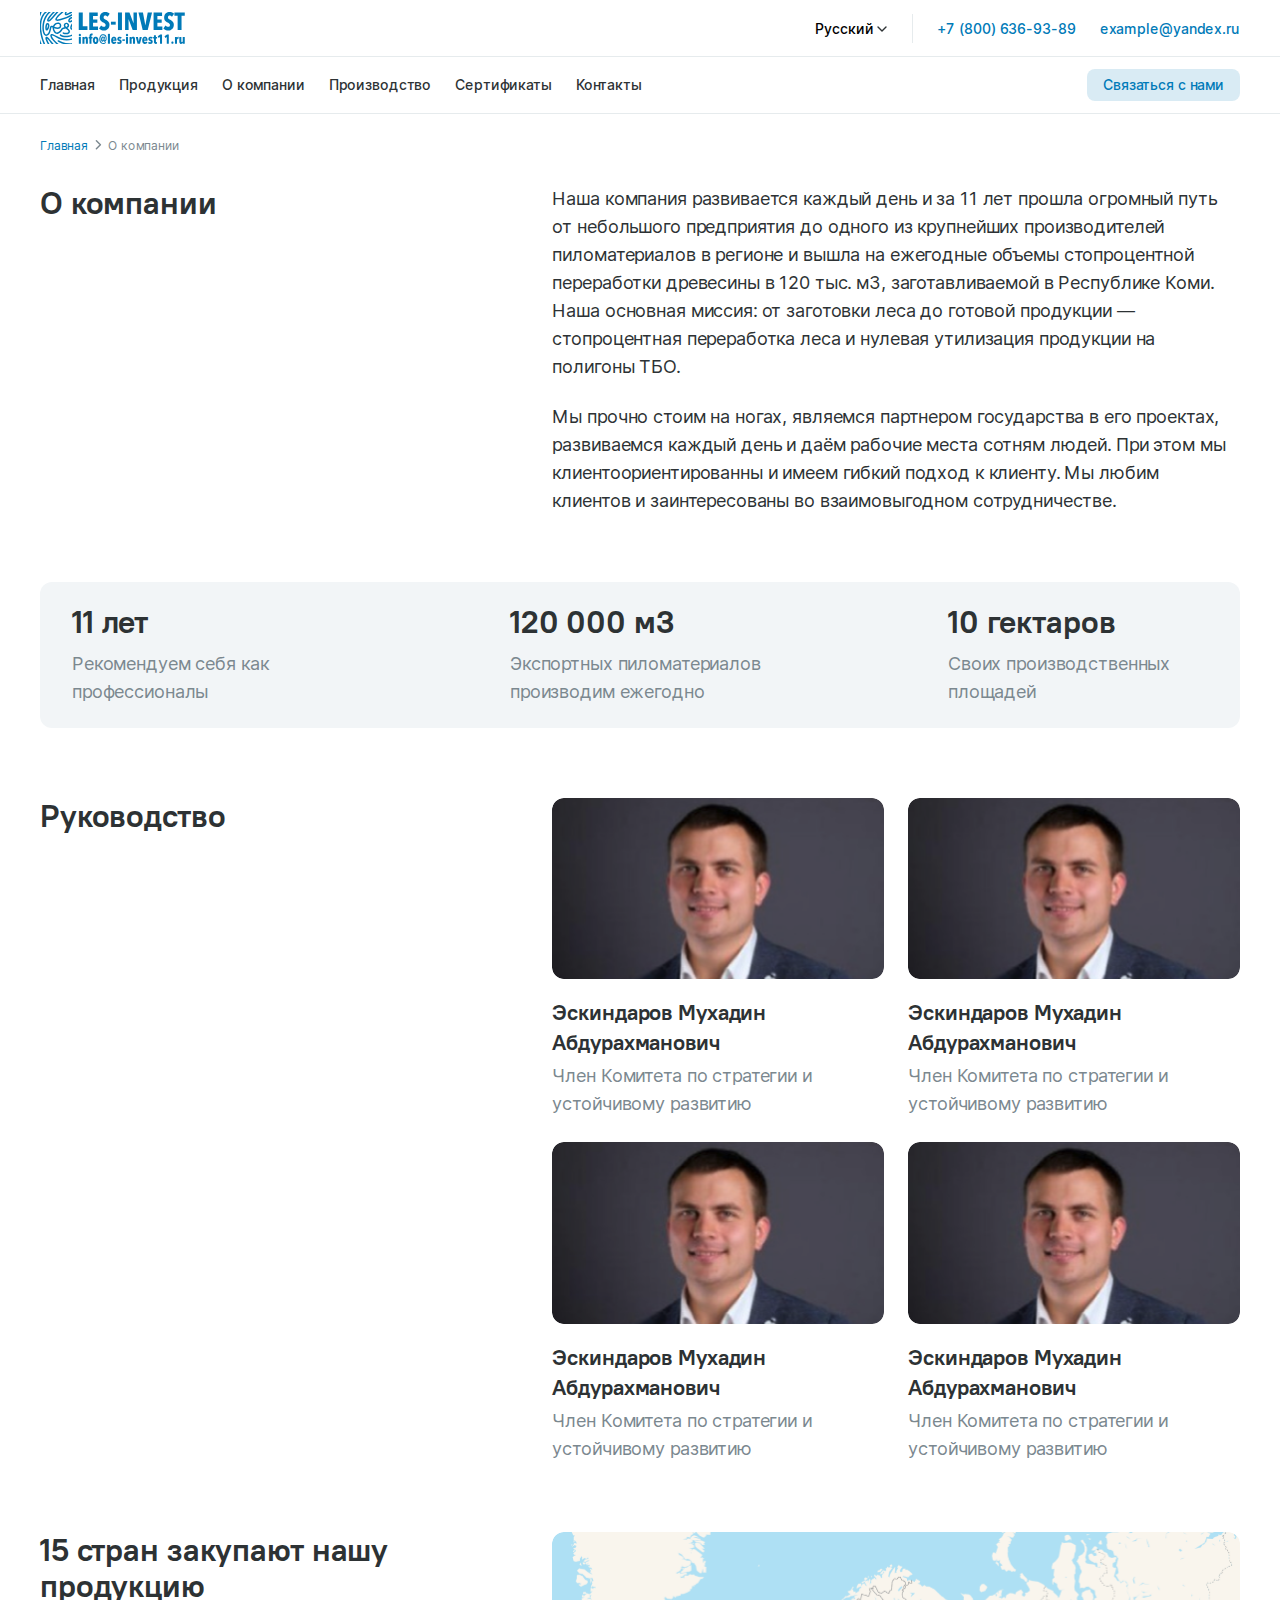
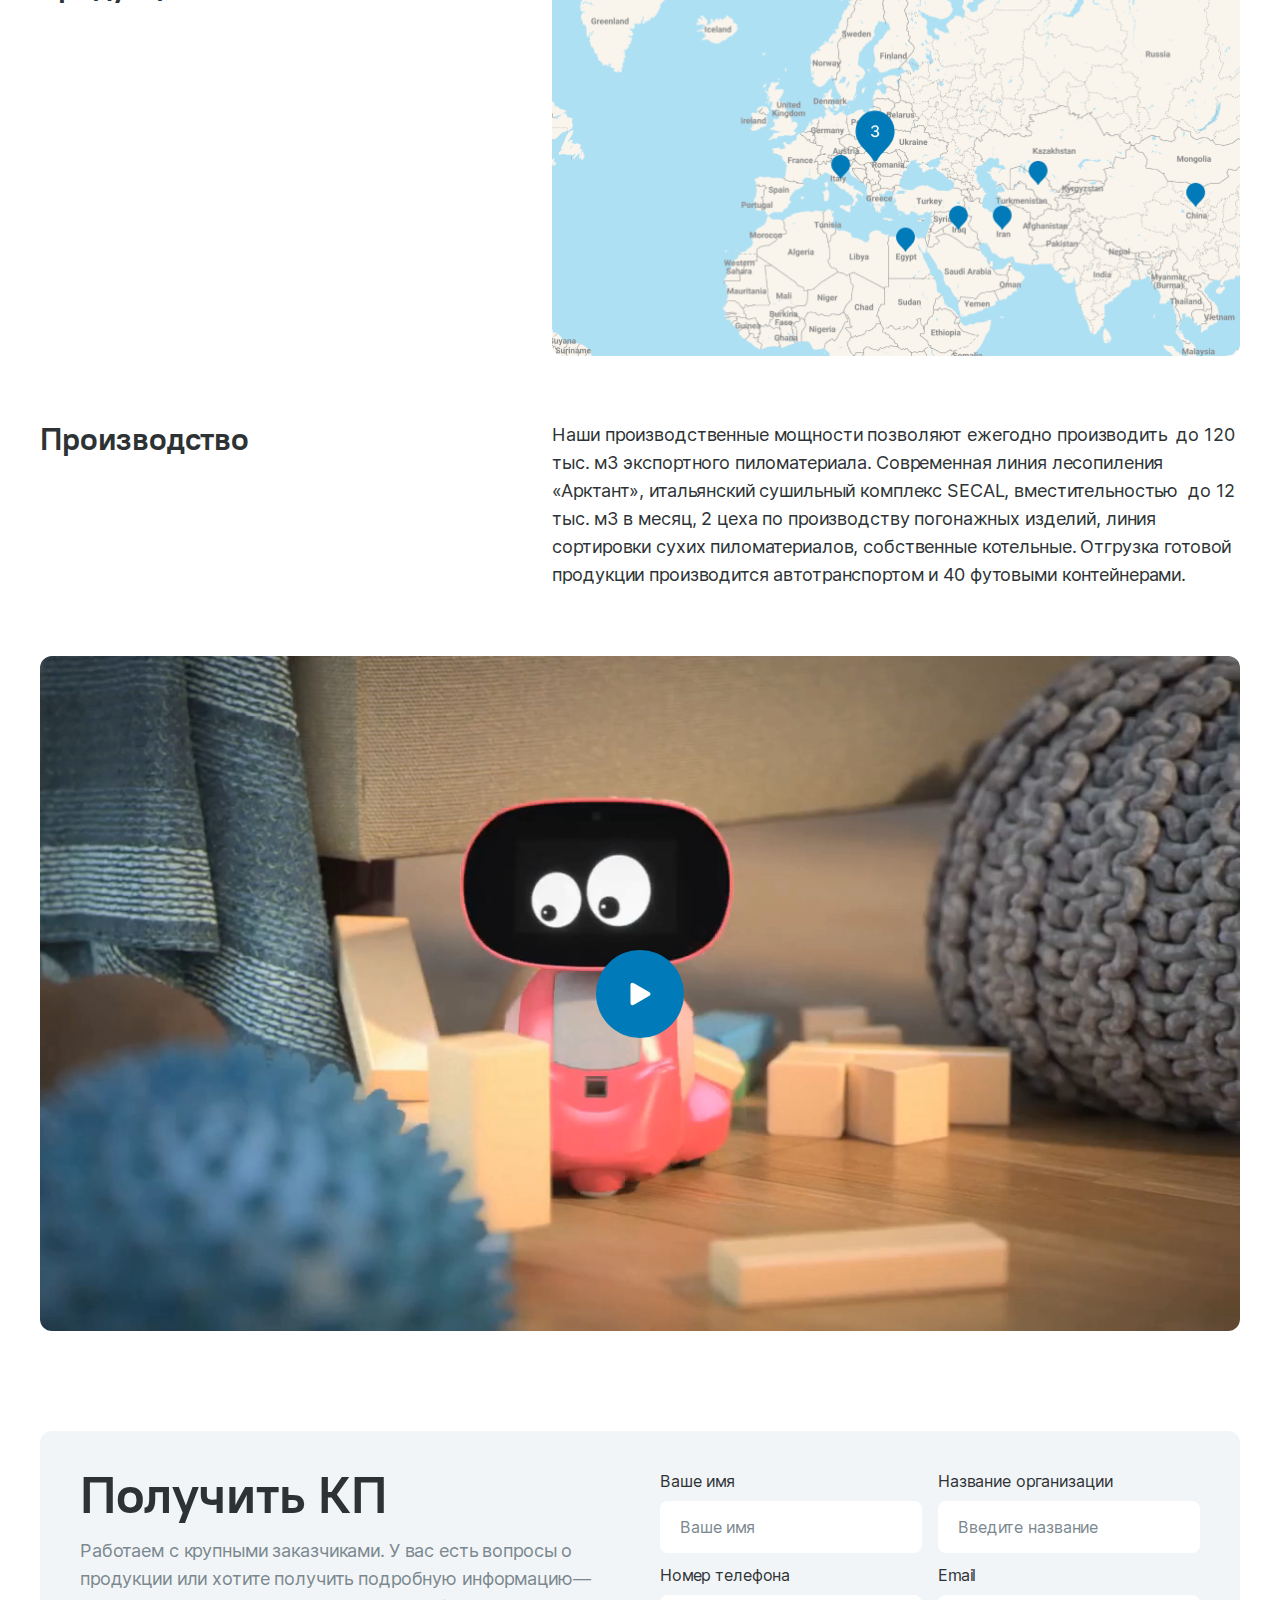
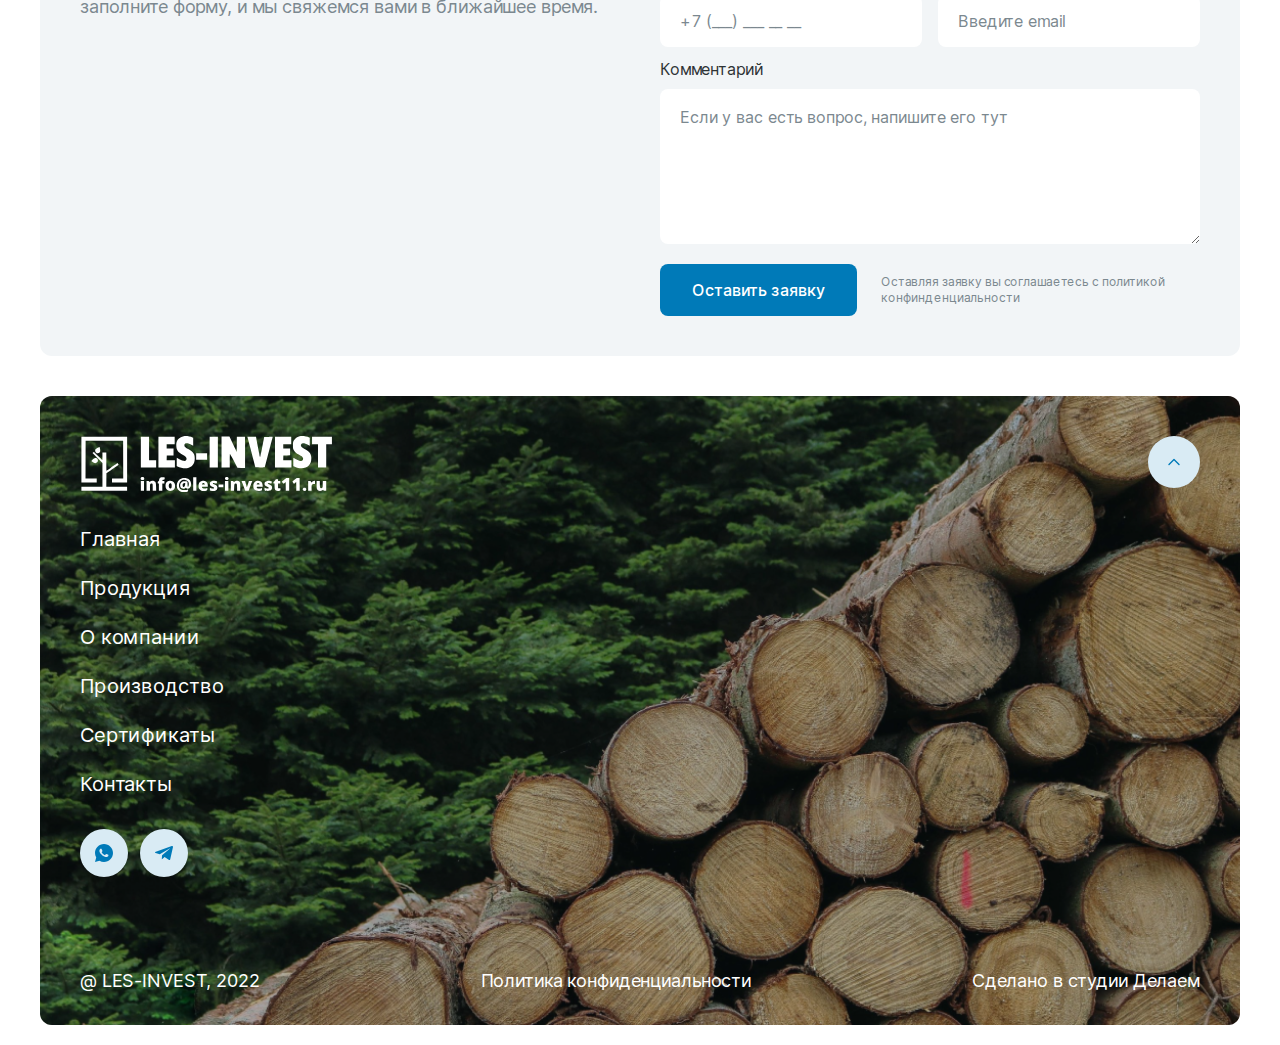
==== html/about.html @ 406efa39 "edited files" ====
<!DOCTYPE html>
<html>
  <head>
    <title>О компании</title>
    <meta charset="utf-8"/>
    <meta http-equiv="X-UA-Compatible" content="IE=edge"/>
    <meta name="viewport" content="width=device-width, initial-scale=1, shrink-to-fit=no"/>
    <link rel="stylesheet" href="../style.css"/><!--[if lt IE 9]>
    <script src="https://oss.maxcdn.com/html5shiv/3.7.3/html5shiv.min.js"></script>
    <script src="https://oss.maxcdn.com/respond/1.4.2/respond.min.js"></script><![endif]-->
  </head>
  <body>
    <header>
      <div class="topbar">
        <div class="container">
          <div class="d_flex">
            <div class="logo"><a href="#"><img src="../img/logo.svg"/></a></div>
            <div class="mm_btn">
              <button class="hamburger"><span></span><span></span><span></span></button>
            </div>
            <div class="h_right">
              <div class="h_lang">
                <button class="h_lang_btn">Русский</button>
                <div class="h_dropdown">
                  <ul>
                    <li><a href="#">Русский</a></li>
                    <li><a href="#">English</a></li>
                    <li><a href="#">中国</a></li>
                  </ul>
                </div>
              </div>
              <div class="h_contacts">
                <ul>
                  <li><a href="tel: +7 (800) 636-93-89">+7 (800) 636-93-89</a></li>
                  <li><a href="mailto: example@yandex.ru">example@yandex.ru</a></li>
                </ul>
              </div>
            </div>
          </div>
        </div>
      </div>
      <nav class="navbar">
        <div class="container">
          <div class="main_menu">
            <ul class="nav">
              <li><a href="#">Главная</a></li>
              <li><a href="#">Продукция</a></li>
              <li><a href="#">О компании</a></li>
              <li><a href="#">Производство</a></li>
              <li><a href="#">Сертификаты</a></li>
              <li><a href="#">Контакты</a></li>
            </ul>
            <div class="h_lang">
              <button class="h_lang_btn">Русский</button>
              <div class="h_dropdown">
                <ul>
                  <li><a href="#">Русский</a></li>
                  <li><a href="#">English</a></li>
                  <li><a href="#">中国</a></li>
                </ul>
              </div>
            </div>
            <div class="h_contacts">
              <ul>
                <li><a href="tel: +7 (800) 636-93-89">+7 (800) 636-93-89</a></li>
                <li><a href="mailto: example@yandex.ru">example@yandex.ru</a></li>
              </ul>
            </div><a class="btn_secondary" href="#">Связаться с нами</a>
          </div>
        </div>
      </nav>
    </header>
    <div class="page_content">
      <div class="container">
        <ul class="breadcrumb">
          <li><a href="#">Главная</a></li>
          <li><a href="#">О компании</a></li>
        </ul>
        <div class="content about_content">
          <div class="c_row">
            <div class="col_left">
              <h1 class="h2">О компании</h1>
            </div>
            <div class="col_right">
              <p>Наша компания развивается каждый день и за 11 лет прошла огромный путь от небольшого предприятия до одного из крупнейших производителей пиломатериалов в регионе и вышла на ежегодные объемы стопроцентной переработки древесины в 120 тыс. м3, заготавливаемой в Республике Коми. Наша основная миссия: от заготовки леса до готовой продукции — стопроцентная переработка леса и нулевая утилизация продукции на полигоны ТБО.</p>
              <p>Мы прочно стоим на ногах, являемся партнером государства в его проектах, развиваемся каждый день и даём рабочие места сотням людей. При этом мы клиентоориентированны и имеем гибкий подход к клиенту. Мы любим клиентов и заинтересованы во взаимовыгодном сотрудничестве.</p>
            </div>
          </div>
          <div class="adv_block">
            <div class="item">
              <div class="title">11 лет</div>
              <div class="desc">Рекомендуем себя как профессионалы</div>
            </div>
            <div class="item">
              <div class="title">120 000 м3</div>
              <div class="desc">Экспортных пиломатериалов производим ежегодно</div>
            </div>
            <div class="item">
              <div class="title">10 гектаров</div>
              <div class="desc">Своих производственных площадей</div>
            </div>
          </div>
          <div class="c_row">
            <div class="col_left">
              <h2>Руководство</h2>
            </div>
            <div class="col_right">
              <div class="leaders">
                <div class="item">
                  <div class="leaders_item">
                    <picture><img src="../img/image.png"/></picture>
                    <div class="title">Эскиндаров Мухадин Абдурахманович</div>
                    <div class="desc">Член Комитета по стратегии и устойчивому развитию</div>
                  </div>
                </div>
                <div class="item">
                  <div class="leaders_item">
                    <picture><img src="../img/image.png"/></picture>
                    <div class="title">Эскиндаров Мухадин Абдурахманович</div>
                    <div class="desc">Член Комитета по стратегии и устойчивому развитию</div>
                  </div>
                </div>
                <div class="item">
                  <div class="leaders_item">
                    <picture><img src="../img/image.png"/></picture>
                    <div class="title">Эскиндаров Мухадин Абдурахманович</div>
                    <div class="desc">Член Комитета по стратегии и устойчивому развитию</div>
                  </div>
                </div>
                <div class="item">
                  <div class="leaders_item">
                    <picture><img src="../img/image.png"/></picture>
                    <div class="title">Эскиндаров Мухадин Абдурахманович</div>
                    <div class="desc">Член Комитета по стратегии и устойчивому развитию</div>
                  </div>
                </div>
              </div>
            </div>
          </div>
          <div class="c_row">
            <div class="col_left">
              <h2>15 стран закупают нашу продукцию</h2>
            </div>
            <div class="col_right">
              <div class="map2"><img src="../img/all_map.png"/></div>
            </div>
          </div>
          <div class="c_row">
            <div class="col_left">
              <h2>Производство</h2>
            </div>
            <div class="col_right">
              <p>Наши производственные мощности позволяют ежегодно производить  до 120 тыс. м3 экспортного пиломатериала. Современная линия лесопиления «Арктант», итальянский сушильный комплекс SECAL, вместительностью  до 12 тыс. м3 в месяц, 2 цеха по производству погонажных изделий, линия сортировки сухих пиломатериалов, собственные котельные. Отгрузка готовой продукции производится автотранспортом и 40 футовыми контейнерами.</p>
            </div>
          </div>
          <div class="video_container"><span class="play_btn" id="play_btn"></span>
            <video id="video" src="../img/video.mp4"></video>
          </div>
        </div>
      </div>
    </div>
    <section class="kp">
      <div class="container">
        <div class="kp_content">
          <div class="kp_row">
            <div class="col_left">
              <div class="h1">Получить КП</div>
              <div class="desc">Работаем с крупными заказчиками. У вас есть вопросы о продукции или хотите получить подробную информацию— заполните форму, и мы свяжемся вами в ближайшее время.</div>
            </div>
            <div class="col_right">
              <div class="kp_form">
                <form>
                  <div class="row">
                    <div class="col w_50">
                      <label>Ваше имя</label>
                      <input class="form_control" type="text" placeholder="Ваше имя"/>
                    </div>
                    <div class="col w_50">
                      <label>Название организации</label>
                      <input class="form_control" type="text" placeholder="Введите название"/>
                    </div>
                    <div class="col w_50">
                      <label>Номер телефона</label>
                      <input class="form_control" type="text" placeholder="+7 (___) ___ __ __"/>
                    </div>
                    <div class="col w_50">
                      <label>Email</label>
                      <input class="form_control" type="text" placeholder="Введите email"/>
                    </div>
                    <div class="col w_100">
                      <label>Комментарий</label>
                      <textarea class="form_control" placeholder="Если у вас есть вопрос, напишите его тут"></textarea>
                    </div>
                    <div class="col">
                      <div class="ai_center">
                        <button class="btn_primary" type="submit">Оставить заявку</button>
                        <div class="agree">Оставляя заявку вы соглашаетесь с политикой конфинденциальности</div>
                      </div>
                    </div>
                  </div>
                </form>
              </div>
            </div>
          </div>
        </div>
      </div>
    </section>
    <footer>
      <div class="container">
        <div class="f_content" style="background-image:url(../img/image_in_footer.png)">
          <div class="f_logo"><a href="#"><img src="../img/f_logo.svg"/></a></div>
          <ul class="f_menu">
            <li><a href="#">Главная</a></li>
            <li><a href="#">Продукция</a></li>
            <li><a href="#">О компании</a></li>
            <li><a href="#">Производство</a></li>
            <li><a href="#">Сертификаты</a></li>
            <li><a href="#">Контакты</a></li>
          </ul>
          <ul class="soc_menu">
            <li><a class="viber" href="#"><svg width="18" height="18" viewBox="0 0 18 18" fill="none" xmlns="http://www.w3.org/2000/svg">
<path d="M0.00361204 18L1.22041 13.5288C0.418636 12.1544 -0.00260157 10.5912 1.2089e-05 8.99999C1.2089e-05 4.0293 4.02931 0 9.00001 0C13.9707 0 18 4.0293 18 8.99999C18 13.9707 13.9707 18 9.00001 18C7.40951 18.0026 5.847 17.5816 4.47301 16.7805L0.00361204 18ZM5.75191 4.7772C5.63568 4.78441 5.52212 4.81502 5.41801 4.8672C5.32038 4.92248 5.23126 4.9916 5.15341 5.0724C5.04541 5.1741 4.98421 5.2623 4.91851 5.3478C4.58588 5.78069 4.40696 6.31207 4.41001 6.858C4.41181 7.29899 4.52701 7.72829 4.70701 8.12969C5.07511 8.94149 5.68081 9.80099 6.48091 10.5975C6.67351 10.7892 6.86161 10.9818 7.06411 11.1609C8.05716 12.0352 9.24053 12.6657 10.5201 13.0023L11.0322 13.0806C11.1987 13.0896 11.3652 13.077 11.5326 13.0689C11.7947 13.0554 12.0507 12.9844 12.2823 12.861C12.4002 12.8003 12.5152 12.7342 12.627 12.663C12.627 12.663 12.6657 12.6378 12.7395 12.582C12.861 12.492 12.9357 12.4281 13.0365 12.3228C13.1112 12.2454 13.176 12.1545 13.2255 12.051C13.2957 11.9043 13.3659 11.6244 13.3947 11.3913C13.4163 11.2131 13.41 11.1159 13.4073 11.0556C13.4037 10.9593 13.3236 10.8594 13.2363 10.8171L12.7125 10.5822C12.7125 10.5822 11.9295 10.2411 11.4516 10.0233C11.4012 10.0013 11.3472 9.98882 11.2923 9.98639C11.2307 9.98007 11.1685 9.987 11.1098 10.0067C11.0512 10.0264 10.9974 10.0585 10.9521 10.1007V10.0989C10.9476 10.0989 10.8873 10.1502 10.2366 10.9386C10.1993 10.9888 10.1478 11.0267 10.0888 11.0475C10.0298 11.0684 9.96599 11.0712 9.90541 11.0556C9.84676 11.0399 9.78932 11.0201 9.73351 10.9962C9.62191 10.9494 9.58321 10.9314 9.50671 10.8981L9.5022 10.8963C8.98732 10.6715 8.51061 10.3679 8.08921 9.99629C7.97581 9.89729 7.87051 9.78929 7.76251 9.68489C7.40843 9.34581 7.09985 8.9622 6.84451 8.54369L6.79141 8.45819C6.75327 8.40074 6.72243 8.33877 6.69961 8.27369C6.66541 8.14139 6.75451 8.03519 6.75451 8.03519C6.75451 8.03519 6.97321 7.79579 7.07491 7.66619C7.15959 7.55848 7.23859 7.44643 7.31161 7.33049C7.41781 7.1595 7.45111 6.984 7.39531 6.8481C7.14331 6.2325 6.88231 5.6196 6.61411 5.0112C6.56101 4.8906 6.40351 4.8042 6.26041 4.7871C6.21181 4.7817 6.16321 4.7763 6.11461 4.7727C5.99374 4.76669 5.87263 4.76879 5.75191 4.7772Z" fill="#007AB8"/>
</svg></a></li>
            <li><a class="telegram" href="#"><svg width="18" height="14" viewBox="0 0 18 14" fill="none" xmlns="http://www.w3.org/2000/svg">
<path d="M16.785 0.0920533L0.840489 5.79416C-0.247661 6.19948 -0.241365 6.76244 0.640845 7.01347L4.73445 8.19776L14.2058 2.65579C14.6537 2.40309 15.0629 2.53903 14.7265 2.81592L7.05283 9.2386H7.05103L7.05283 9.23944L6.77045 13.1526C7.18413 13.1526 7.36669 12.9766 7.59871 12.769L9.58705 10.9758L13.7229 13.809C14.4855 14.1984 15.0332 13.9983 15.2229 13.1543L17.9379 1.28802C18.2158 0.254685 17.5126 -0.213193 16.785 0.0920533Z" fill="#007AB8"/>
</svg></a></li>
          </ul>
          <div class="copyright">
            <div class="item">@ LES-INVEST, 2022</div>
            <div class="item"><a href="#">Политика конфиденциальности</a></div>
            <div class="item">Сделано в студии <a href="#">Делаем</a></div>
          </div><span class="scroll_up"></span>
        </div>
      </div>
    </footer>
    <script src="https://code.jquery.com/jquery-3.2.1.min.js"></script>
    <script src="../js/slick.js"></script>
    <script src="../js/main.js"></script>
  </body>
</html>
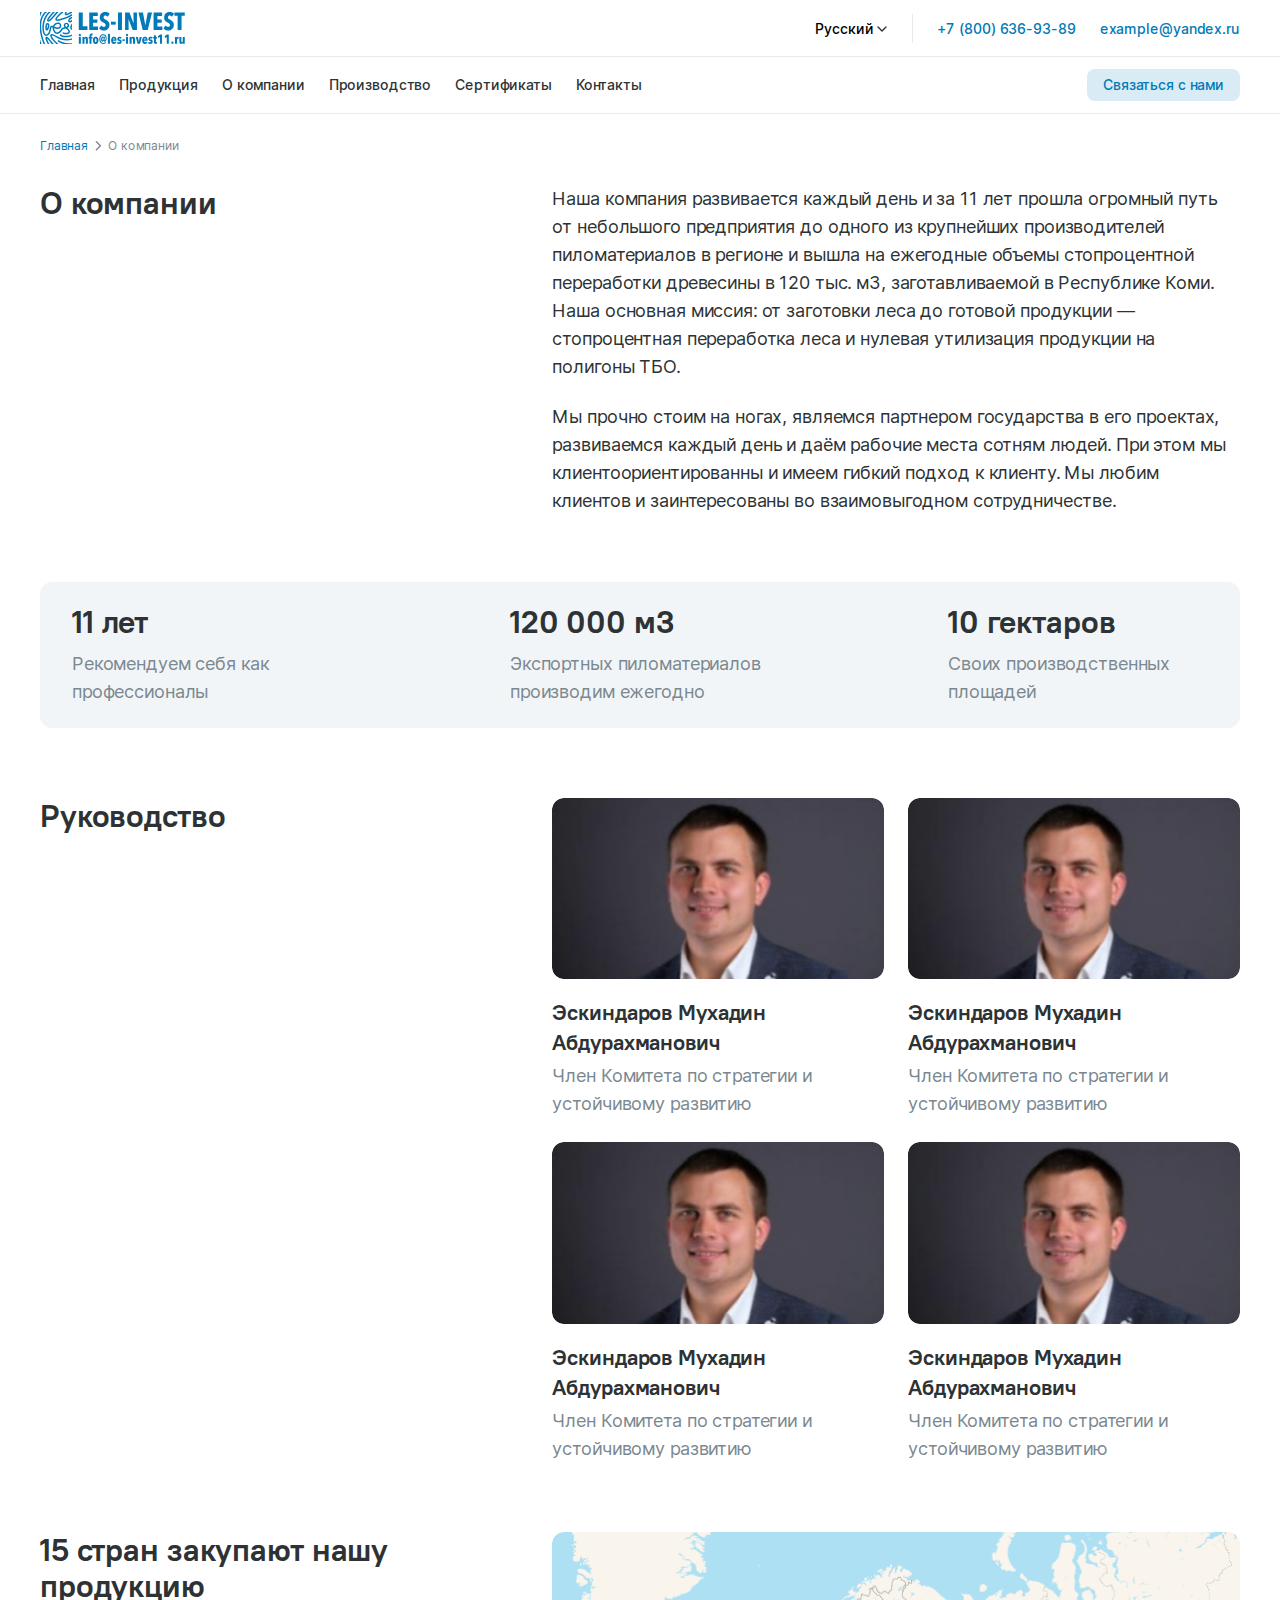
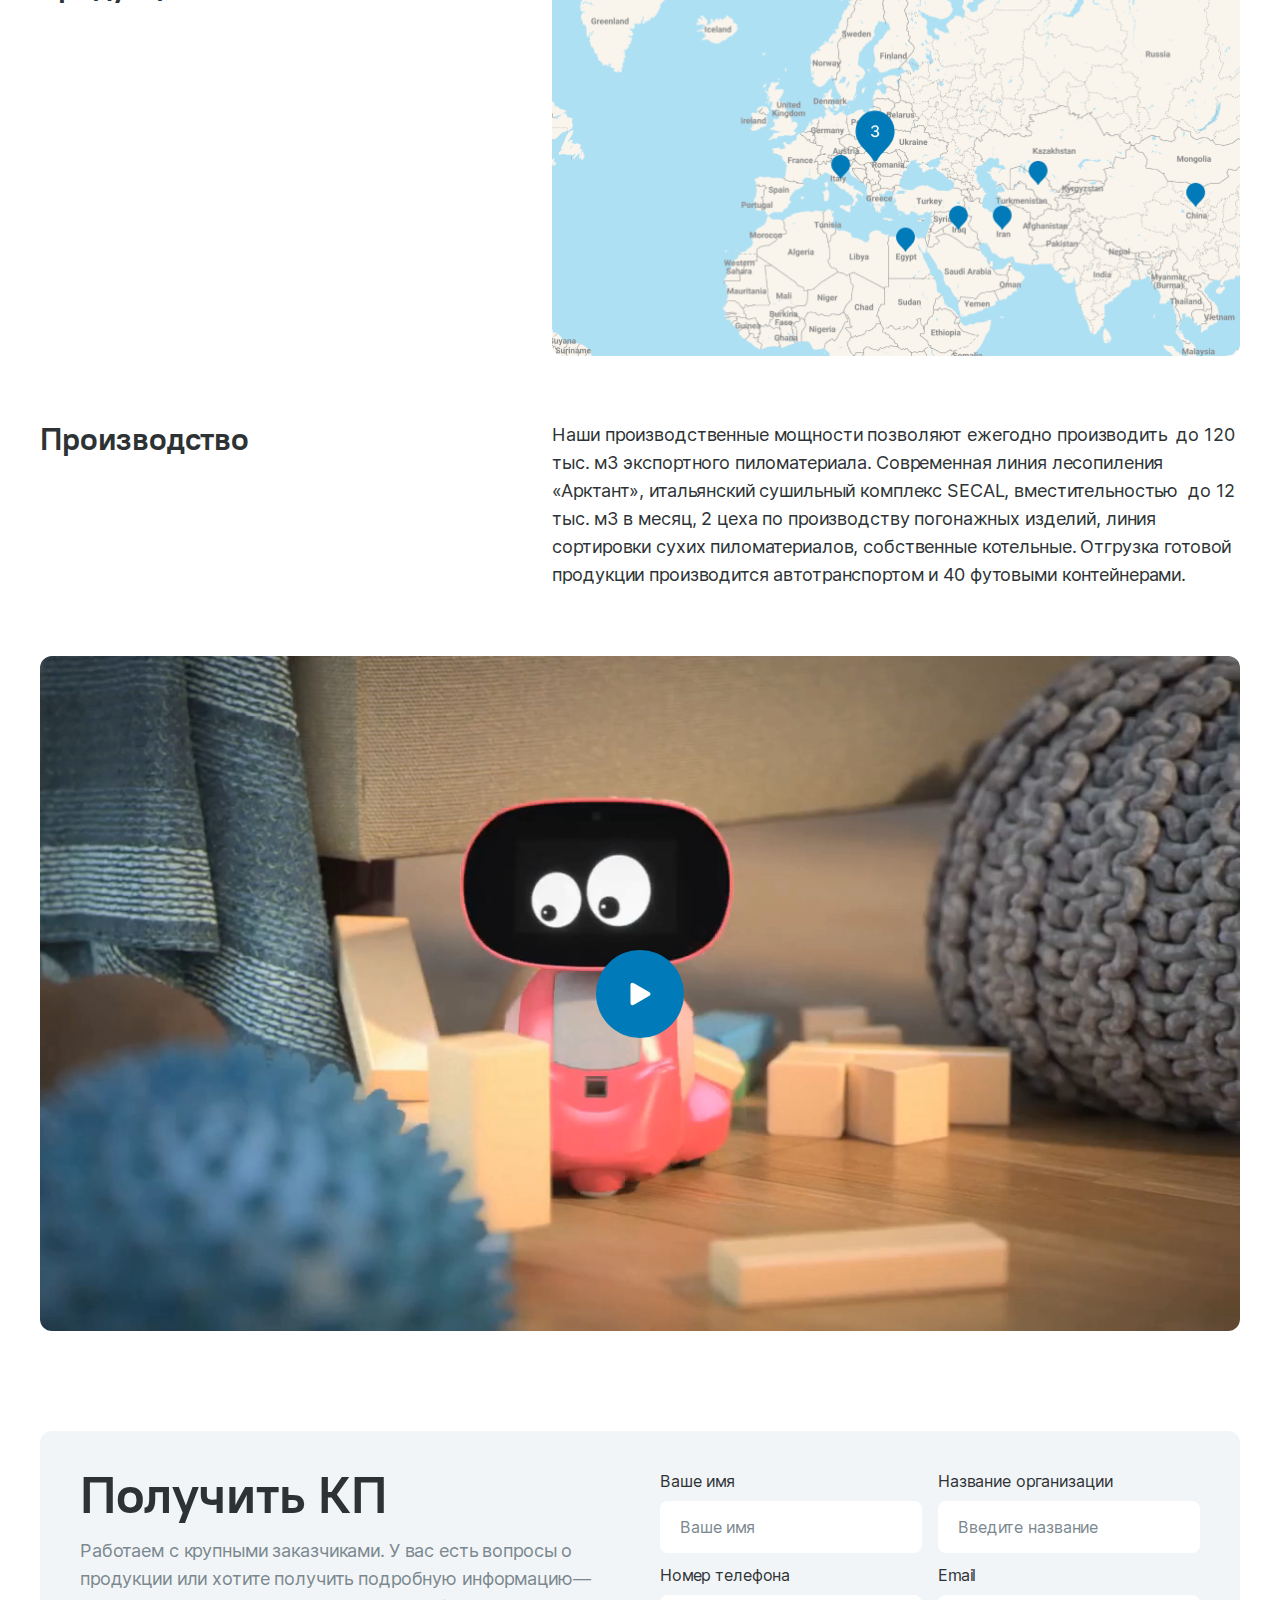
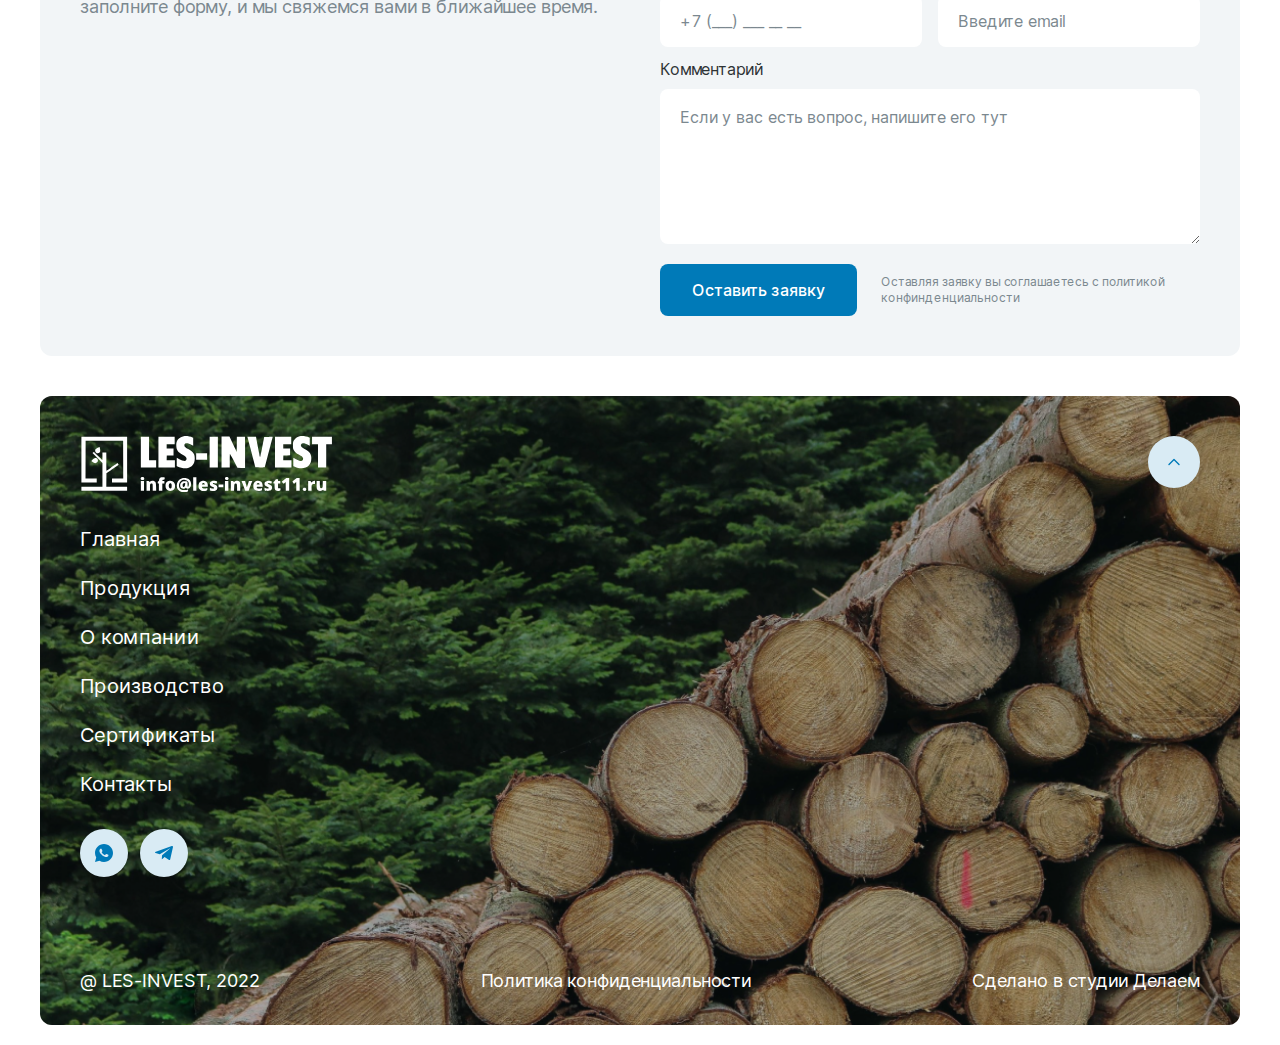
==== commit 5bd9747b: "edited files" ====
--- a/html/about.html
+++ b/html/about.html
@@ -235,8 +235,9 @@
         </div>
       </div>
     </footer>
-    <script src="https://code.jquery.com/jquery-3.2.1.min.js"></script>
+    <script src="//code.jquery.com/jquery-3.2.1.min.js"></script>
     <script src="../js/slick.js"></script>
+    <script src="../js/select2.min.js"></script>
     <script src="../js/main.js"></script>
   </body>
 </html>